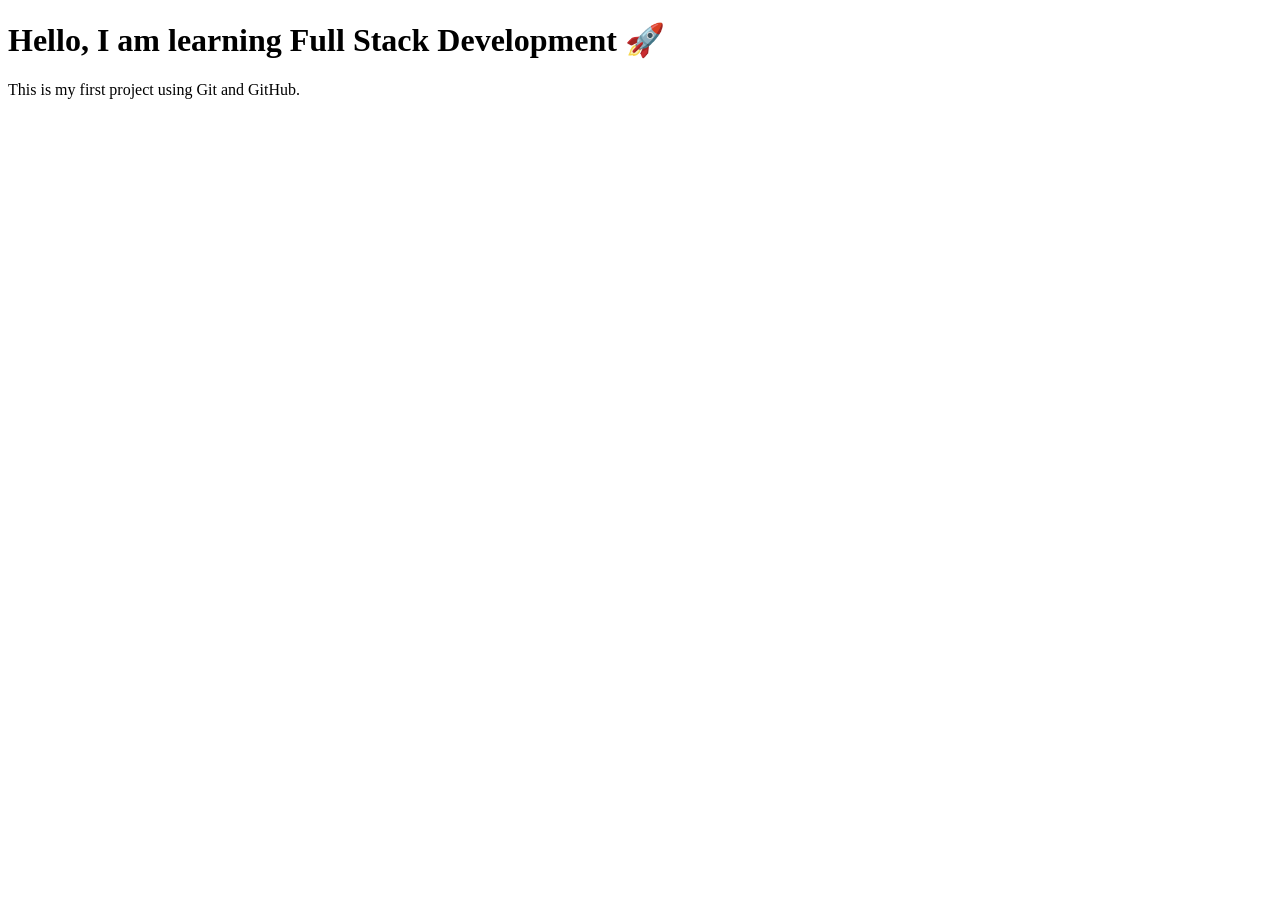
==== index.html @ 2328f905 "Add first HTML page" ====
<!DOCTYPE html>
<html>
<head>
    <title>My Full Stack Journey</title>
</head>

<body>

    <h1>Hello, I am learning Full Stack Development 🚀</h1>

    <p>This is my first project using Git and GitHub.</p>

</body>
</html>
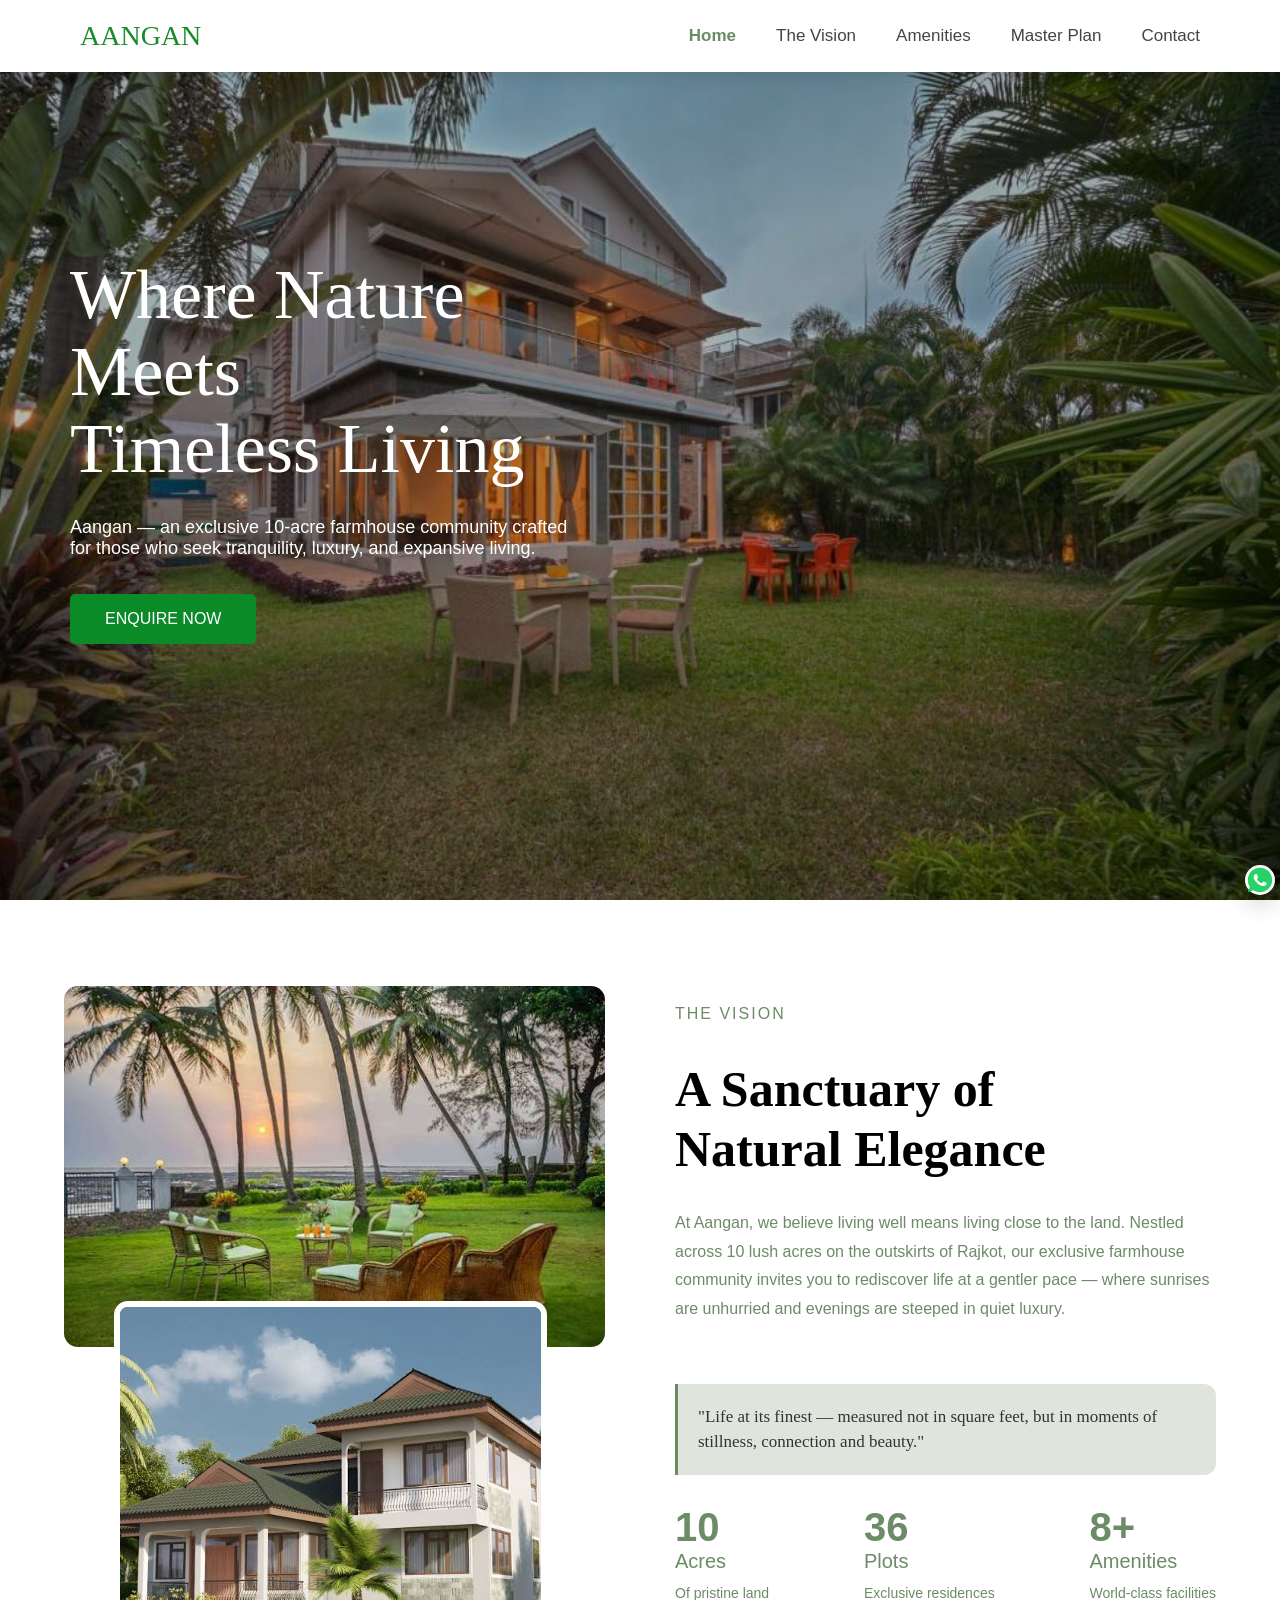
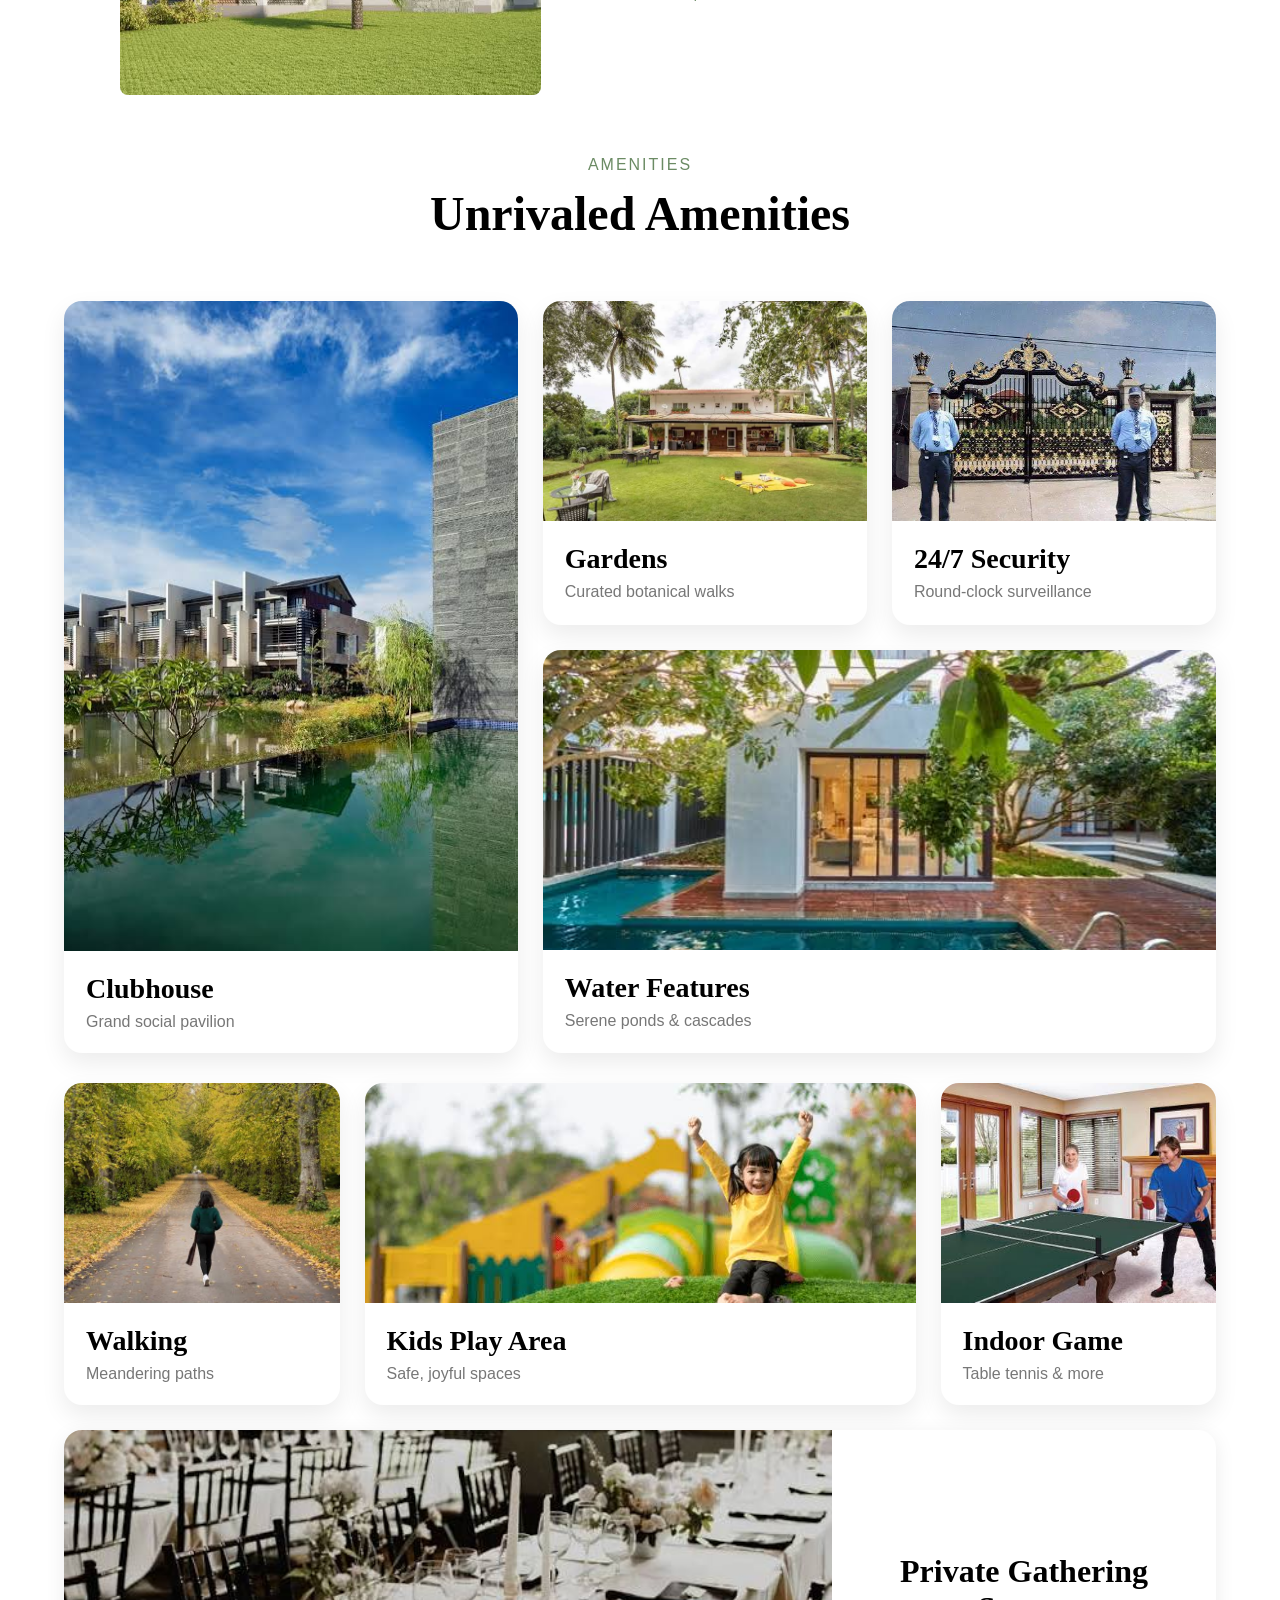
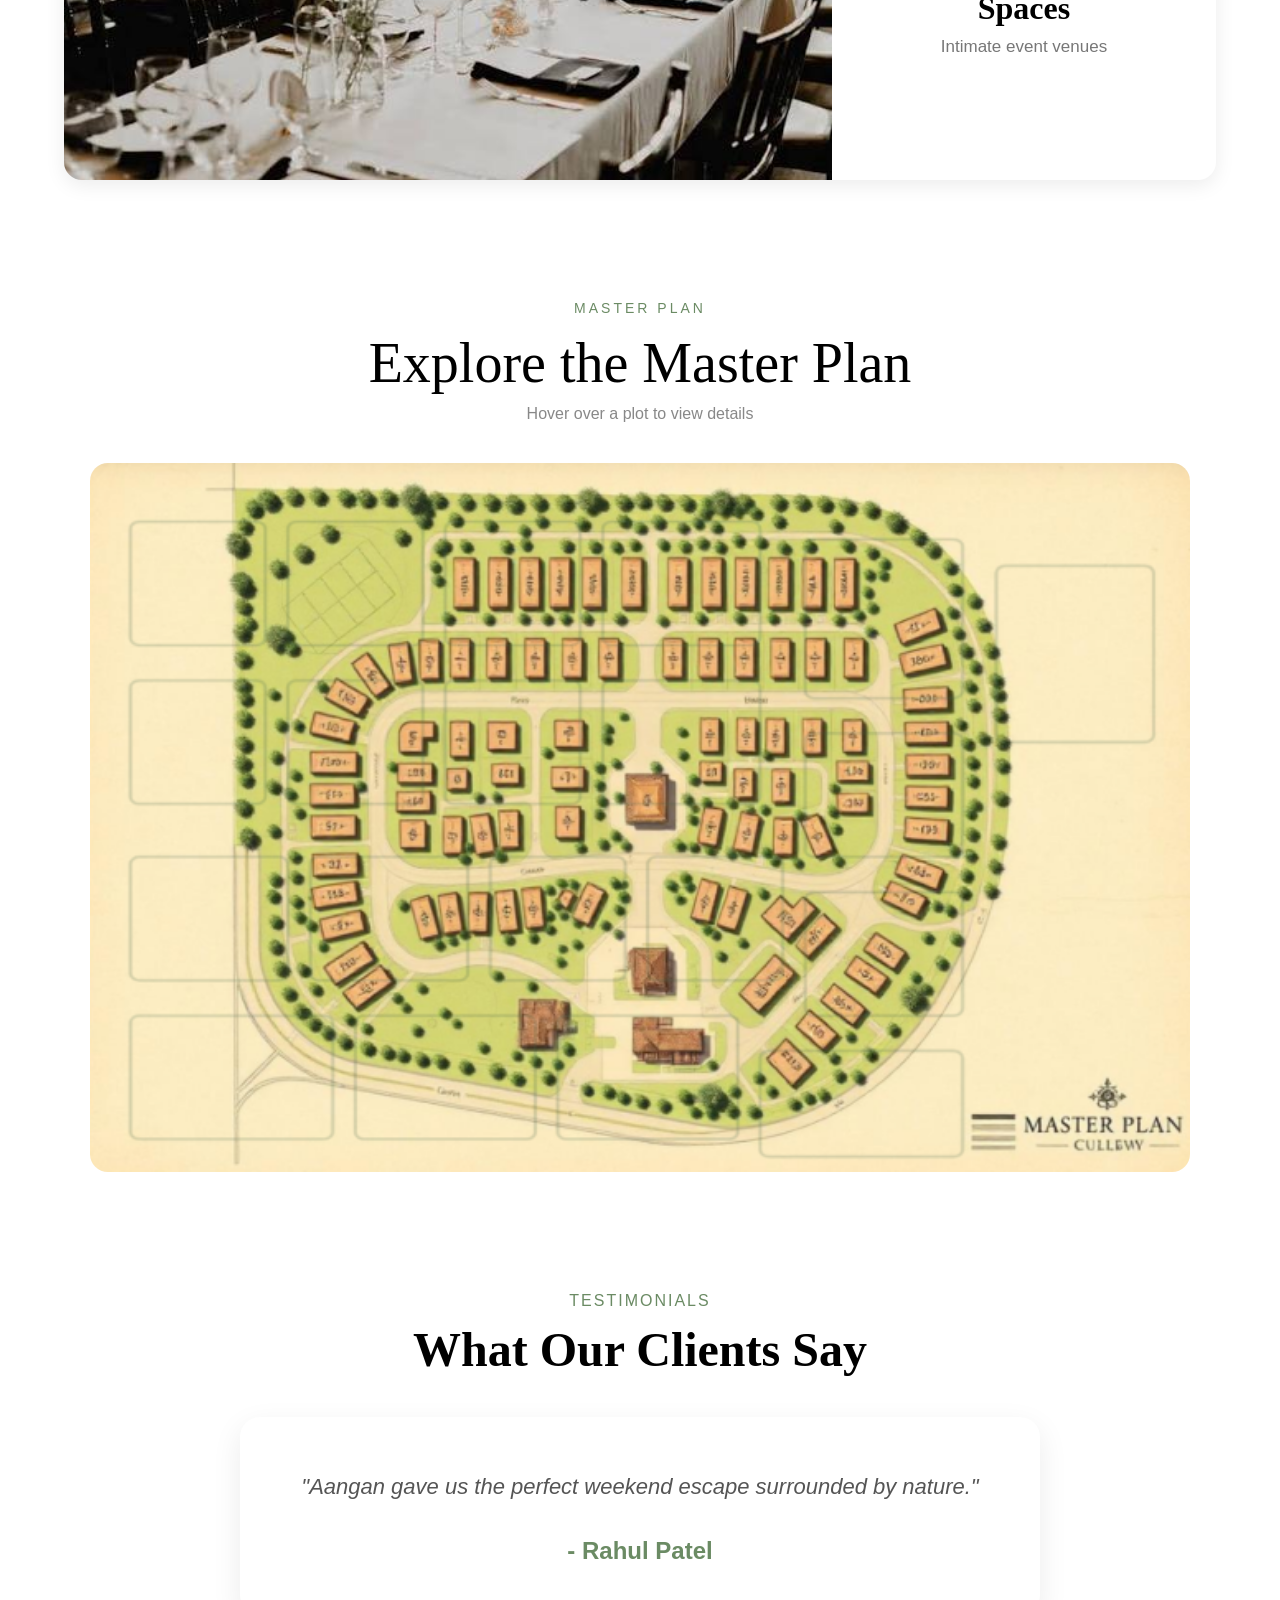
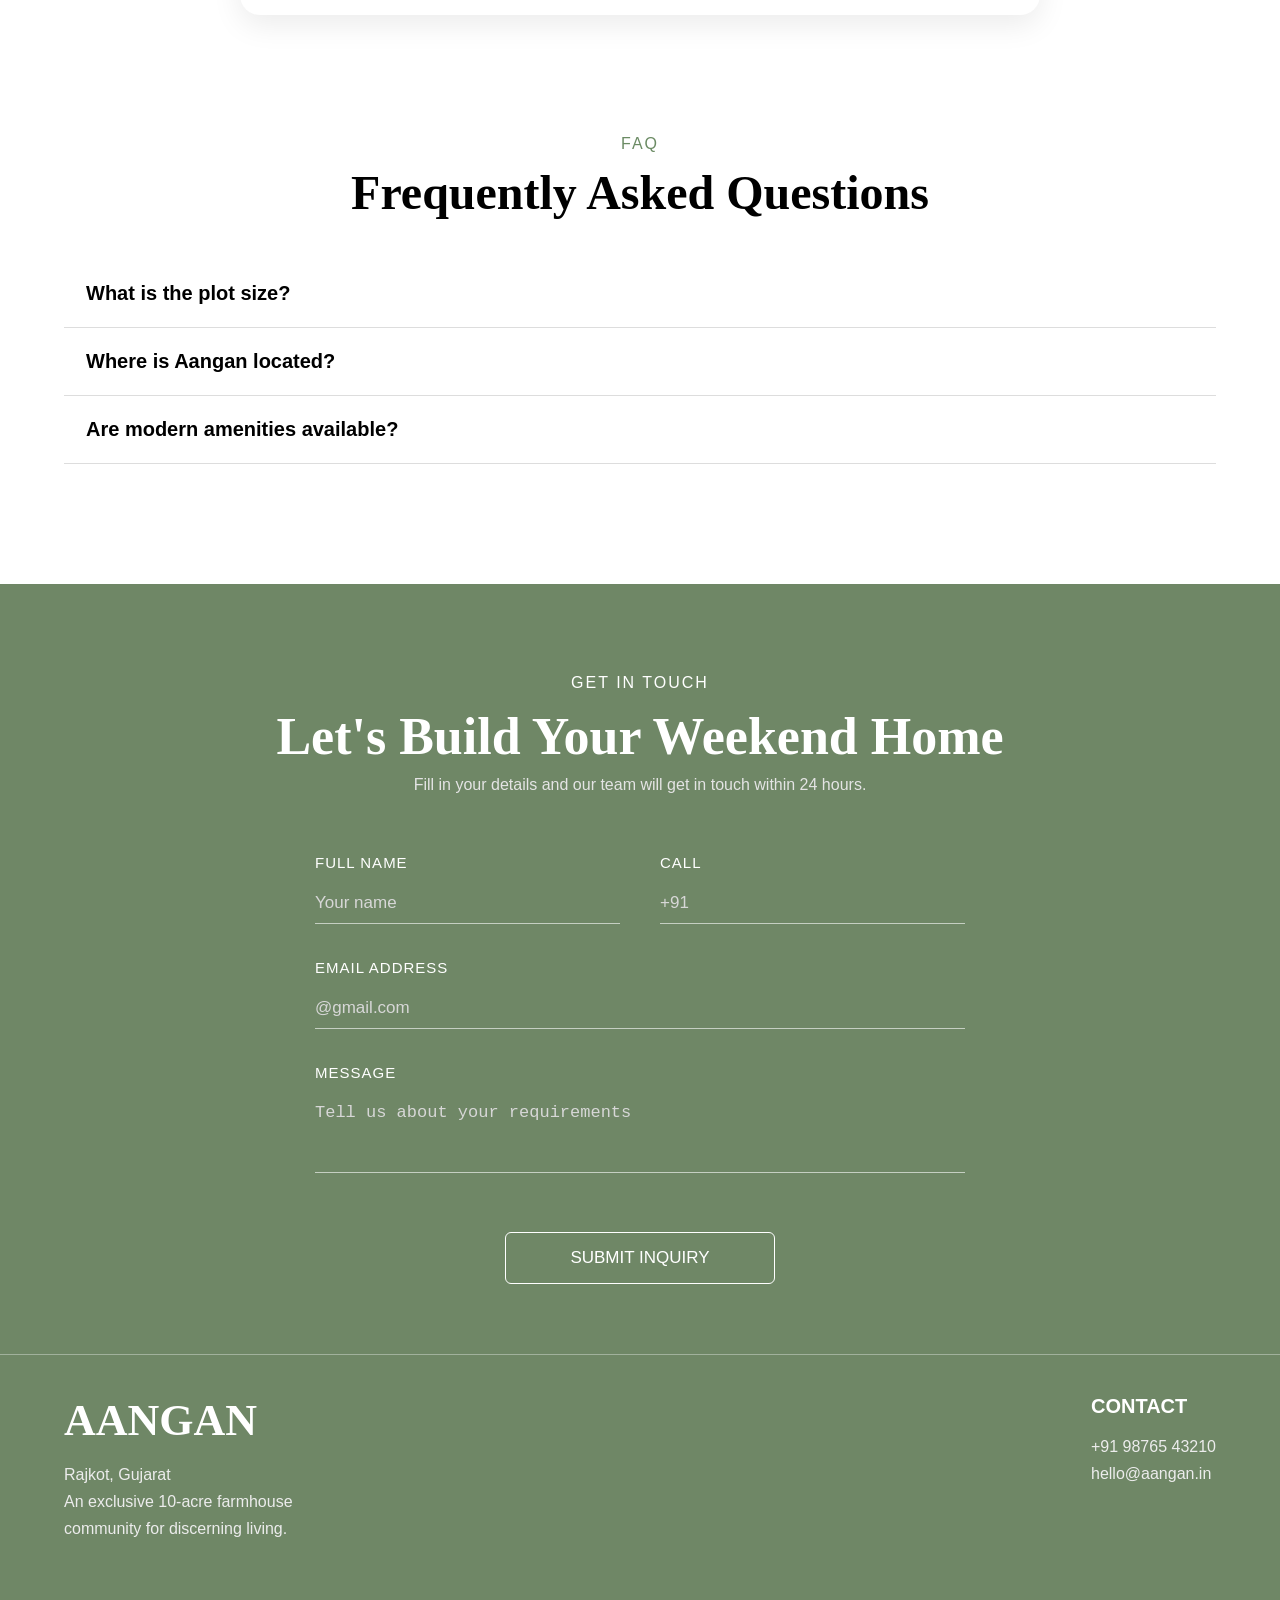
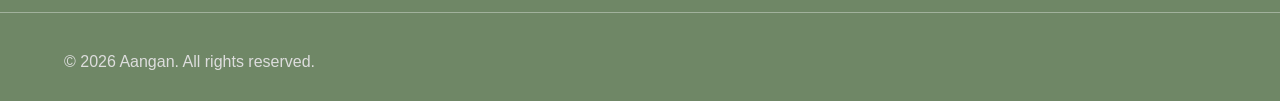
==== commit 54b9fe51: "Add Aangan website" ====
--- a/index.html
+++ b/index.html
@@ -1,14 +1,466 @@
 <!DOCTYPE html>
 <html>
 <head>
-    <title>My Full Stack Journey</title>
+<title>Aangan Luxury Farmhouse | Premium Farmhouse Plots in Rajkot</title>
+
+<meta name="description" content="Aangan Luxury Farmhouse offers premium farmhouse plots near Rajkot, Gujarat, surrounded by nature, luxury and world-class amenities.">
+
+<meta name="keywords" content="Aangan Luxury Farmhouse, luxury farmhouse Rajkot, farmhouse plots Rajkot, premium farmhouse plots, farmhouse near Rajkot">
+
+<meta name="robots" content="index, follow">
+
+<link rel="canonical" href="https://aangan-luxury-farmhouse.netlify.app/">
+<title>Aangan Luxury Farmhouse</title>
+<meta name="viewport" content="width=device-width, initial-scale=1.0">
+<link rel="stylesheet" href="style.css">
+
+<meta property="og:title" content="Aangan Luxury Farmhouse | Premium Farmhouse Plots in Rajkot">
+
+<meta property="og:description" content="An exclusive 10-acre farmhouse community near Rajkot, crafted for tranquility, luxury and expansive living.">
+
+<meta property="og:image" content="https://aangan-luxury-farmhouse.netlify.app/images/hero.jpg">
+
+<meta property="og:url" content="https://aangan-luxury-farmhouse.netlify.app/">
+
+<meta property="og:type" content="website">
+
+<meta name="twitter:card" content="summary_large_image">
+<meta name="twitter:title" content="Aangan Luxury Farmhouse | Premium Farmhouse Plots in Rajkot">
+<meta name="twitter:description" content="An exclusive 10-acre farmhouse community near Rajkot.">
+<meta name="twitter:image" content="https://aangan-luxury-farmhouse.netlify.app/images/hero.jpg">
 </head>
 
+
 <body>
 
-    <h1>Hello, I am learning Full Stack Development 🚀</h1>
-
-    <p>This is my first project using Git and GitHub.</p>
-
+<div id="loader">
+
+    <div class="loader-logo">AANGAN</div>
+
+    <div class="loader-line"></div>
+
+</div>
+<header>
+<div class="progress-bar" id="progressBar"></div>
+<nav>
+
+    <div class="logo">AANGAN</div>
+
+    <div class="menu-toggle" id="menuToggle">
+        ☰
+    </div>
+
+    <ul id="navMenu">
+        <li><a href="#home" class="nav-link">Home</a></li>
+        <li><a href="#vision" class="nav-link">The Vision</a></li>
+        <li><a href="#amenities" class="nav-link">Amenities</a></li>
+        <li><a href="#master-plan" class="nav-link">Master Plan</a></li>
+        <li><a href="#contact" class="nav-link">Contact</a></li>
+    </ul>
+
+</nav>
+<link rel="stylesheet"
+href="https://unpkg.com/aos@2.3.4/dist/aos.css">
+</header>
+
+
+
+<section id="home" class="hero">
+
+    <div class="content">
+
+        <h1>
+            Where Nature <br>
+            Meets <br>
+            Timeless Living
+        </h1>
+
+        <p>
+            Aangan — an exclusive 10-acre farmhouse community
+            crafted for those who seek tranquility, luxury, and expansive living.
+        </p>
+
+        <button class="cta">
+            ENQUIRE NOW
+        </button>
+
+    </div>
+
+</section>
+
+<!-- Vision Section -->
+
+<section id="vision" class="vision">
+
+    <!-- Left Images -->
+
+    <div class="vision-left">
+
+        <img src="images/home1.jpg" alt="Luxury Farmhouse" class="img1">
+
+        <img src="images/home2.jpg" alt="Outdoor Seating" class="img2">
+
+    </div>
+
+
+    <!-- Right Content -->
+
+    <div class="vision-right">
+
+     <p class="sub-title">THE VISION</p>
+
+        <h2>
+            A Sanctuary of <br>
+            Natural Elegance
+        </h2>
+
+        <p class="vision-text">
+            At Aangan, we believe living well means living close
+            to the land. Nestled across 10 lush acres on the
+            outskirts of Rajkot, our exclusive farmhouse
+            community invites you to rediscover life at a gentler
+            pace — where sunrises are unhurried and evenings
+            are steeped in quiet luxury.
+        </p>
+
+       <div class="quote-box">
+    "Life at its finest — measured not in square feet,
+    but in moments of stillness, connection and beauty."
+</div>
+
+        <div class="stats">
+
+            <div class="stat">
+
+                 <h3 class="counter" data-target="10">0</h3>
+
+                <span>Acres</span>
+
+                <p>Of pristine land</p>
+
+            </div>
+
+
+            <div class="stat">
+
+                  <h3 class="counter" data-target="36">0</h3>
+
+                <span>Plots</span>
+
+                <p>Exclusive residences</p>
+
+            </div>
+
+
+            <div class="stat">
+
+                  <h3 class="counter" data-target="8">0</h3>
+
+                <span>Amenities</span>
+
+                <p>World-class facilities</p>
+
+            </div>
+
+        </div>
+
+    </div>
+
+</section>
+
+
+<section id="amenities" class="amenities">
+    <p class="sub-title">AMENITIES</p>
+
+    <h2>Unrivaled Amenities</h2>
+
+    <div class="amenities-grid">
+
+        <!-- Left Big Card -->
+        <div class="card big">
+
+            <img src="images/clubhouse.jpg" alt="">
+<div class="hero-image" data-aos="zoom-in"></div>
+            <div class="card-content">
+                <h3>Clubhouse</h3>
+                <p>Grand social pavilion</p>
+            </div>
+
+        </div>
+
+
+        <!-- Gardens -->
+        <div class="card small">
+
+            <img src="images/garden.jpg" alt="">
+<div class="hero-image" data-aos="zoom-in"></div>
+            <div class="card-content">
+                <h3>Gardens</h3>
+                <p>Curated botanical walks</p>
+            </div>
+
+        </div>
+
+
+        <!-- Security -->
+        <div class="card small">
+
+            <img src="images/security.jpg" alt="">
+<div class="hero-image" data-aos="zoom-in"></div>
+            <div class="card-content">
+                <h3>24/7 Security</h3>
+                <p>Round-clock surveillance</p>
+            </div>
+
+        </div>
+
+
+        <!-- Bottom Wide -->
+        <div class="card wide">
+
+            <img src="images/water.jpg" alt="">
+<div class="hero-image" data-aos="zoom-in"></div>
+            <div class="card-content">
+                <h3>Water Features</h3>
+                <p>Serene ponds & cascades</p>
+            </div>
+
+        </div>
+
+    </div>
+
+    <div class="amenities-grid2">
+
+    <!-- Walking -->
+    <div class="card small">
+        <img src="images/walking.jpg" alt="">
+        <div class="hero-image" data-aos="zoom-in"></div>
+        <div class="card-content">
+            <h3>Walking</h3>
+            <p>Meandering paths</p>
+        </div>
+    </div>
+
+    <!-- Kids Play -->
+    <div class="card medium">
+        <img src="images/play.jpg" alt="">
+        <div class="hero-image" data-aos="zoom-in"></div>
+        <div class="card-content">
+            <h3>Kids Play Area</h3>
+            <p>Safe, joyful spaces</p>
+        </div>
+    </div>
+
+    <!-- Indoor -->
+    <div class="card small">
+        <img src="images/indoor.jpg" alt="">
+        <div class="hero-image" data-aos="zoom-in"></div>
+        <div class="card-content">
+            <h3>Indoor Game</h3>
+            <p>Table tennis & more</p>
+        </div>
+    </div>
+
+    <!-- Bottom Card -->
+   <div class="card gathering">
+
+    <img src="images/gathering.jpg" alt="">
+
+    <div class="gathering-text">
+        <h3>Private Gathering Spaces</h3>
+        <p>Intimate event venues</p>
+    </div>
+
+</div>
+</section>
+<section id="master-plan" class="master-plan">
+
+    <p class="sub-title">MASTER PLAN</p>
+
+    <h2>Explore the Master Plan</h2>
+
+    <p class="sub-text">
+        Hover over a plot to view details
+    </p>
+
+    <div class="plan-image">
+        <img src="images/master-plan.jpg" alt="">
+    </div>
+
+</section>
+<section class="testimonials">
+
+    <p class="sub-title">TESTIMONIALS</p>
+
+    <h2>What Our Clients Say</h2>
+
+    <div class="testimonial-box">
+
+        <p id="testimonialText">
+            "Aangan gave us the perfect weekend escape surrounded by nature."
+        </p>
+
+        <h3 id="testimonialName">
+            - Rahul Patel
+        </h3>
+
+    </div>
+
+</section>
+<section class="faq">
+
+    <p class="sub-title">FAQ</p>
+
+    <h2>Frequently Asked Questions</h2>
+
+    <div class="faq-item">
+
+        <button class="faq-question">
+            What is the plot size?
+        </button>
+
+        <div class="faq-answer">
+            <p>Plots are thoughtfully designed with spacious layouts and premium surroundings.</p>
+        </div>
+
+    </div>
+
+    <div class="faq-item">
+
+        <button class="faq-question">
+            Where is Aangan located?
+        </button>
+
+        <div class="faq-answer">
+            <p>Aangan is located near Rajkot in a peaceful natural environment.</p>
+        </div>
+
+    </div>
+
+    <div class="faq-item">
+
+        <button class="faq-question">
+            Are modern amenities available?
+        </button>
+
+        <div class="faq-answer">
+            <p>Yes, Aangan offers clubhouse, gardens, security, walking paths and many more amenities.</p>
+        </div>
+
+    </div>
+
+</section>
+<section id="contact" class="contact">
+
+
+    <p class="sub-title white">GET IN TOUCH</p>
+
+    <h2>Let's Build Your Weekend Home</h2>
+
+    <p class="contact-sub">
+        Fill in your details and our team will get in touch within 24 hours.
+    </p>
+
+    <form class="contact-form" id="contactForm">
+
+    <div class="row">
+
+        <div class="input-box">
+            <label>FULL NAME</label>
+            <input type="text" id="name" placeholder="Your name">
+        </div>
+
+        <div class="input-box">
+            <label>CALL</label>
+            <input type="text" id="phone" placeholder="+91">
+        </div>
+
+    </div>
+
+    <div class="input-box full">
+        <label>EMAIL ADDRESS</label>
+        <input type="email" id="email" placeholder="@gmail.com">
+    </div>
+
+    <div class="input-box full">
+        <label>MESSAGE</label>
+        <textarea id="message" placeholder="Tell us about your requirements"></textarea>
+    </div>
+
+    <button type="submit">SUBMIT INQUIRY</button>
+
+    <p id="formMessage"></p>
+
+</form>
+
+    <hr>
+
+    <div class="footer">
+
+        <div>
+
+            <h3>AANGAN</h3>
+
+            <p>
+                Rajkot, Gujarat<br>
+                An exclusive 10-acre farmhouse<br>
+                community for discerning living.
+            </p>
+
+        </div>
+
+        <div>
+
+            <h4>CONTACT</h4>
+
+            <p>
+                +91 98765 43210<br>
+                hello@aangan.in
+            </p>
+
+        </div>
+
+    </div>
+
+    <hr>
+
+    <p class="copyright">
+        © 2026 Aangan. All rights reserved.
+    </p>
+</section>
+<!-- Lightbox -->
+
+<div id="lightbox">
+
+    <span id="closeBtn">&times;</span>
+
+    <img id="lightboxImg" src="" alt="">
+
+</div>
+
+<button id="topBtn">↑</button>
+<a href="https://wa.me/919876543210" target="_blank" id="whatsappBtn">
+
+<svg xmlns="http://www.w3.org/2000/svg" viewBox="0 0 32 32">
+
+<path fill="#25D366" d="M16.003 3C8.82 3 3 8.82 3 16.003c0 2.55.75 5.03 2.17 7.15L3 29l5.98-2.11a12.95 12.95 0 0 0 7.02 2.06C23.18 28.95 29 23.13 29 15.95 29 8.82 23.18 3 16.003 3z"/>
+
+<path fill="#fff" d="M22.41 18.74c-.34-.17-2.01-.99-2.32-1.1-.31-.12-.54-.17-.77.17-.23.34-.88 1.1-1.08 1.32-.2.23-.4.25-.74.09-.34-.17-1.45-.53-2.76-1.68-1.02-.91-1.7-2.02-1.9-2.36-.2-.34-.02-.53.15-.7.15-.15.34-.4.51-.6.17-.2.23-.34.34-.57.11-.23.06-.43-.03-.6-.09-.17-.77-1.85-1.06-2.53-.28-.67-.57-.58-.77-.59h-.66c-.23 0-.6.09-.91.43-.31.34-1.2 1.17-1.2 2.85s1.23 3.3 1.4 3.53c.17.23 2.42 3.7 5.86 5.19.82.35 1.46.56 1.96.72.82.26 1.57.22 2.16.13.66-.1 2.01-.82 2.3-1.61.29-.8.29-1.48.2-1.62-.08-.14-.31-.23-.65-.4z"/>
+
+</svg>
+
+</a>
+
+<script src="script.js"></script>
+
+<script src="https://unpkg.com/aos@2.3.4/dist/aos.js"></script>
+
+<script>
+AOS.init({
+    duration: 1200,
+    once: true,
+    offset: 100
+});
+</script>
 </body>
 </html>
--- a/style.css
+++ b/style.css
@@ -0,0 +1,1475 @@
+*{
+margin:0;
+padding:0;
+box-sizing:border-box;
+}
+html{
+
+    scroll-behavior:smooth;
+
+}
+body{
+
+font-family:Arial, sans-serif;
+
+}
+
+
+
+nav{
+    display:flex;
+    justify-content:space-between;
+    align-items:center;
+
+    position:fixed;
+    top:0;
+    left:0;
+
+    width:100%;
+    padding:20px 80px;
+
+    background:white;
+
+    z-index:1000;
+
+    box-shadow:0 5px 15px rgba(0,0,0,.08);
+}
+
+
+.logo{
+
+font-size:28px;
+
+color:#1b8b2a;
+
+font-family:Georgia;
+
+}
+
+
+
+nav ul{
+
+display:flex;
+
+gap:40px;
+
+list-style:none;
+
+color:#777;
+
+}
+
+
+
+nav button{
+
+padding:10px 20px;
+
+background:white;
+
+border:1px solid #777;
+
+border-radius:5px;
+
+}
+
+
+
+
+.hero{
+    height:100vh;
+
+    background-image:
+        linear-gradient(rgba(0,0,0,.25), rgba(0,0,0,.25)),
+         url("images/hero.jpg");
+
+    background-size:cover;
+    background-position:center;
+    background-repeat:no-repeat;
+
+    display:flex;
+    align-items:center;
+
+    padding-left:70px;
+}
+
+.hero{
+    background-attachment: fixed;
+    background-size: cover;
+    background-position: center;
+}
+
+.content{
+
+color:white;
+
+max-width:600px;
+
+}
+
+
+
+.content h1{
+
+
+font-family:Georgia;
+
+font-size:70px;
+
+font-weight:400;
+
+line-height:1.1;
+
+
+}
+
+
+
+.content p{
+
+margin-top:30px;
+
+font-size:18px;
+
+width:500px;
+
+}
+
+
+
+.cta{
+
+
+margin-top:35px;
+
+padding:16px 35px;
+
+background:#0b8b28;
+
+color:white;
+
+border:none;
+
+font-size:16px;
+
+border-radius:5px;
+
+}
+
+.vision{
+    width:90%;
+    margin:100px auto;
+    display:flex;
+    gap:70px;
+    align-items:center;
+}
+
+.vision-left{
+    width:50%;
+    position:relative;
+    margin-top:-300px;
+}
+
+.img1{
+    width:100%;
+    border-radius:14px;
+}
+
+.img2{
+    width:80%;
+    height:400px;
+    object-fit:cover;
+    position:absolute;
+    left:50px;
+    bottom:-350px;
+    border-radius:14px;
+    border:6px solid #fff;
+}
+
+.vision-right{
+    width:50%;
+}
+
+.section-title{
+    color:#6B8B64 !important;
+}
+
+
+.vision-right h2{
+    font-size:50px;
+    font-family:Georgia, serif;
+    line-height:1.2;
+    margin-bottom:30px;
+}
+
+.vision-right p{
+    color:#6c8b67;
+    line-height:1.8;
+    margin-bottom:30px;
+}
+
+.quote-box{
+
+    display: inline-block;
+
+    max-width: 600px;
+
+    margin-top: 30px;
+
+    padding: 20px 20px;
+
+    background: #dfe5dd;
+
+    border-left: 3px solid #6B8B64;
+
+    border-radius: 0 12px 12px 0;
+
+    font-family: Georgia, serif;
+
+    font-size: 17px;
+
+    line-height: 1.5;
+
+    color: #333;
+
+}
+
+.stats{
+    display:flex;
+    justify-content:space-between;
+    margin-top:30px;
+}
+
+.stats h3{
+    font-size:40px;
+    color:#6c8b67;
+}
+
+.stats span{
+    font-size:20px;
+    color:#6c8b67;
+}
+
+.stats p{
+    margin-top:8px;
+    font-size:14px;
+}
+/* ===========================
+   AMENITIES
+=========================== */
+
+.amenities{
+    width:90%;
+    margin:120px auto;
+    text-align:center;
+}
+
+.sub-title{
+    color:#6B8B64;
+    font-size:16px;
+    letter-spacing:2px;
+    margin-bottom:12px;
+}
+
+.amenities h2{
+    font-size:48px;
+    font-family:Georgia, serif;
+    margin-bottom:60px;
+}
+
+/* ---------- FIRST GRID ---------- */
+
+.amenities-grid{
+    display:grid;
+    grid-template-columns:1.4fr 1fr 1fr;
+    gap:25px;
+}
+
+.big{
+    grid-row:span 2;
+}
+
+.wide{
+    grid-column:2 / 4;
+}
+
+/* ---------- SECOND GRID ---------- */
+
+.amenities-grid2{
+    display:grid;
+    grid-template-columns:1fr 2fr 1fr;
+    gap:25px;
+    margin-top:30px;
+}
+
+/* ---------- CARD ---------- */
+
+.card{
+    background:#fff;
+    border-radius:18px;
+    overflow:hidden;
+    box-shadow:0 10px 25px rgba(0,0,0,.08);
+    transition:.35s;
+}
+
+.card:hover{
+    transform:translateY(-8px);
+}
+
+.card img{
+    width:100%;
+    display:block;
+    object-fit:cover;
+    transition:.6s;
+}
+
+.card:hover img{
+    transform:scale(1.08);
+}
+
+/* ---------- IMAGE HEIGHT ---------- */
+
+.big img{
+    height:650px;
+}
+
+.small img{
+    height:220px;
+}
+
+.medium img{
+    height:220px;
+}
+
+.wide img{
+    height:300px;
+}
+
+/* ---------- TEXT ---------- */
+
+.card-content{
+    padding:22px;
+    text-align:left;
+}
+
+.card-content h3{
+    font-family:Georgia, serif;
+    font-size:28px;
+    margin-bottom:8px;
+}
+
+.card-content p{
+    color:#777;
+    font-size:16px;
+}
+
+/* ---------- GATHERING ---------- */
+
+.gathering{
+    grid-column: 1 / 4;
+
+    display: grid;
+    grid-template-columns: 2fr 1fr;
+
+    background: #fff;
+    border-radius: 18px;
+    overflow: hidden;
+    box-shadow: 0 5px 20px rgba(0,0,0,.08);
+
+    align-items: center;
+}
+
+.gathering img{
+    width: 100%;
+    height: 350px;
+    object-fit: cover;
+    display: block;
+}
+
+.gathering-text{
+    padding: 40px;
+    display: flex;
+    flex-direction: column;
+    justify-content: center;
+}
+
+.gathering-text h3{
+    font-size: 32px;
+    font-family: Georgia, serif;
+    margin-bottom: 10px;
+}
+
+.gathering-text p{
+    color: #777;
+    font-size: 17px;
+}
+.master-plan{
+    width: 90%;
+    max-width: 1100px;
+    margin: 120px auto;
+    text-align: center;
+}
+
+.master-plan .sub-title{
+    font-size: 14px;
+    letter-spacing: 3px;
+    color: #6B8B64;
+    margin-bottom: 15px;
+}
+
+.master-plan h2{
+    font-family: Georgia, serif;
+    font-size: 56px;
+    font-weight: 400;
+    margin-bottom: 10px;
+}
+
+.sub-text{
+    font-size: 16px;
+    color: #888;
+    margin-bottom: 40px;
+}
+
+.plan-image{
+    width: 100%;
+    border-radius: 18px;
+    overflow: hidden;
+}
+
+.plan-image img{
+    width: 100%;
+    height: auto;
+    display: block;
+}
+.contact{
+
+    background:#6F8766;
+
+    padding:90px 0 30px;
+
+    color:white;
+
+    text-align:center;
+
+}
+
+.white{
+
+    color:white;
+
+}
+
+.contact h2{
+
+    font-family:Georgia,serif;
+
+    font-size:52px;
+
+    margin-top:15px;
+
+}
+
+.contact-sub{
+
+    color:#e4e4e4;
+
+    margin-top:10px;
+
+    margin-bottom:60px;
+
+}
+
+.contact-form{
+
+    width:650px;
+
+    margin:auto;
+
+}
+
+.row{
+
+    display:flex;
+
+    gap:40px;
+
+}
+
+.input-box{
+
+    flex:1;
+
+    text-align:left;
+
+    margin-bottom:35px;
+
+}
+
+.input-box label{
+
+    display:block;
+
+    margin-bottom:12px;
+
+    font-size:15px;
+
+    letter-spacing:1px;
+
+}
+
+.input-box input,
+
+.input-box textarea{
+
+    width:100%;
+
+    background:transparent;
+
+    border:none;
+
+    border-bottom:1px solid rgba(255,255,255,.6);
+
+    color:white;
+
+    padding:10px 0;
+
+    font-size:17px;
+
+    outline:none;
+
+}
+
+.input-box input::placeholder,
+
+.input-box textarea::placeholder{
+
+    color:#d7d7d7;
+
+}
+
+textarea{
+
+    height:80px;
+
+    resize:none;
+
+}
+
+.contact button{
+
+    margin-top:20px;
+
+    width:270px;
+
+    height:52px;
+
+    border:1px solid white;
+
+    background:transparent;
+
+    color:white;
+
+    font-size:17px;
+
+    border-radius:6px;
+
+    cursor:pointer;
+
+    transition:.3s;
+
+}
+
+.contact button:hover{
+
+    background:white;
+
+    color:#6F8766;
+
+}
+
+.contact hr{
+
+    margin:70px 0 40px;
+
+    border:none;
+
+    border-top:1px solid rgba(255,255,255,.35);
+
+}
+
+.footer{
+
+    width:90%;
+
+    margin:auto;
+
+    display:flex;
+
+    justify-content:space-between;
+
+    text-align:left;
+
+}
+
+.footer h3{
+
+    font-family:Georgia,serif;
+
+    font-size:44px;
+
+    margin-bottom:15px;
+
+}
+
+.footer h4{
+
+    font-size:20px;
+
+    margin-bottom:15px;
+
+}
+
+.footer p{
+
+    color:#ececec;
+
+    line-height:1.7;
+
+}
+
+.copyright{
+
+    width:90%;
+
+    margin:auto;
+
+    text-align:left;
+
+    color:#ddd;
+
+}
+button{
+
+transition:.4s;
+
+}
+
+button:hover{
+
+transform:translateY(-5px);
+
+box-shadow:0 15px 25px rgba(0,0,0,.2);
+
+}
+.card{
+
+overflow:hidden;
+
+}
+
+.card img{
+
+transition:.6s;
+
+}
+
+.card:hover img{
+
+transform:scale(1.08);
+
+}
+nav{
+
+animation:nav 1s ease;
+
+}
+
+@keyframes nav{
+
+from{
+
+opacity:0;
+
+transform:translateY(-50px);
+
+}
+
+to{
+
+opacity:1;
+
+transform:translateY(0);
+
+}
+
+}
+.content h1{
+
+animation:title 1.2s ease;
+
+}
+
+@keyframes title{
+
+from{
+
+opacity:0;
+
+transform:translateX(-80px);
+
+}
+
+to{
+
+opacity:1;
+
+transform:translateX(0);
+
+}
+
+}
+nav ul li{
+
+    cursor:pointer;
+    transition:.3s;
+
+}
+
+nav ul li:hover{
+
+    color:#6B8B64;
+
+}
+nav button{
+
+    transition:.3s;
+
+}
+
+nav button:hover{
+
+    background:#6B8B64;
+    color:white;
+
+}
+nav ul{
+
+    display:flex;
+    gap:40px;
+    list-style:none;
+
+}
+
+nav ul li a{
+
+    text-decoration:none;
+    color:#444;
+    font-size:17px;
+    transition:.3s;
+
+}
+
+nav ul li a:hover{
+
+    color:#6B8B64;
+
+}
+.img1,
+.img2{
+    transition:0.6s ease;
+    cursor:pointer;
+}
+
+.img1:hover{
+    transform:scale(1.05);
+}
+
+.img2:hover{
+    transform:scale(1.05);
+}
+
+.img1,
+.img2{
+    transition:0.6s ease;
+}
+
+.img1:hover,
+.img2:hover{
+    transform:scale(1.08);
+}
+.counter{
+
+    font-size:48px;
+
+    color:#6B8B64;
+
+    font-weight:bold;
+
+    transition:0.3s;
+
+}
+.nav-link{
+
+    color:#444;
+    text-decoration:none;
+    transition:.3s;
+
+}
+
+.nav-link.active{
+
+    color:#6B8B64;
+    font-weight:bold;
+
+}
+.progress-bar{
+
+    position:fixed;
+
+    top:0;
+
+    left:0;
+
+    width:0%;
+
+    height:4px;
+
+    background:#1B8B2A;
+
+    z-index:9999;
+
+    transition:width .1s linear;
+
+}
+.menu-toggle{
+
+    display:none;
+    font-size:30px;
+    cursor:pointer;
+
+}
+/* =======================
+   LOADER
+======================= */
+
+#loader{
+
+    position:fixed;
+
+    top:0;
+    left:0;
+
+    width:100%;
+    height:100vh;
+
+    background:#f8f8f5;
+
+    display:flex;
+    flex-direction:column;
+    justify-content:center;
+    align-items:center;
+
+    z-index:99999;
+
+    transition:opacity .8s;
+
+}
+
+.loader-logo{
+
+    font-size:48px;
+    font-family:Georgia, serif;
+    color:#6B8B64;
+    margin-bottom:25px;
+
+}
+
+.loader-line{
+
+    width:0;
+
+    height:4px;
+
+    background:#6B8B64;
+
+    animation:loading 2s forwards;
+
+}
+
+@keyframes loading{
+
+    from{
+
+        width:0;
+
+    }
+
+    to{
+
+        width:220px;
+
+    }
+
+}
+#topBtn{
+    position: fixed;
+    right: 30px;
+    bottom: 30px;
+    width: 55px;
+    height: 55px;
+    border: none;
+    border-radius: 50%;
+    background: #6B8B64;
+    color: white;
+    font-size: 24px;
+    cursor: pointer;
+    display: none;
+    z-index: 9999;
+}
+
+#topBtn:hover{
+
+    transform:translateY(-5px);
+
+    background:#587452;
+
+}
+@media (max-width: 768px){
+
+    nav{
+        padding: 20px;
+    }
+
+    .menu-toggle{
+        display: block;
+        font-size: 30px;
+        cursor: pointer;
+    }
+
+    #navMenu{
+        display: none;
+        flex-direction: column;
+        position: absolute;
+        top: 80px;
+        left: 0;
+        width: 100%;
+        background: white;
+        padding: 20px 0;
+        box-shadow: 0 5px 15px rgba(0,0,0,.1);
+    }
+
+    #navMenu.active{
+        display: flex;
+    }
+
+    #navMenu li{
+        text-align: center;
+        margin: 15px 0;
+    }
+.hero{
+    height:auto;
+    min-height:100vh;
+    padding:120px 25px 60px;
+    justify-content:center;
+    text-align:center;
+}
+
+.content{
+    max-width:100%;
+}
+
+.content h1{
+    font-size:42px;
+    line-height:1.2;
+}
+
+.content p{
+    width:100%;
+    font-size:17px;
+    margin:25px auto;
+}
+
+.cta{
+    margin:30px auto 0;
+    display:inline-block;
+}
+.vision{
+    flex-direction:column;
+    gap:40px;
+    margin:80px auto;
+}
+
+.vision-left,
+.vision-right{
+    width:100%;
+}
+
+.vision-left{
+    margin-top:0;
+}
+
+.img1{
+    width:100%;
+}
+
+.img2{
+    position:static;
+    width:85%;
+    height:220px;
+    margin:-70px auto 0;
+    display:block;
+}
+
+.vision-right{
+    text-align:center;
+}
+
+.vision-right h2{
+    font-size:36px;
+}
+
+.vision-right p{
+    font-size:16px;
+}
+
+.stats{
+    display:flex;
+    justify-content:space-between;
+    align-items:center;
+    gap:40px;
+    margin-top:30px;
+}
+
+.stat{
+    text-align:center;
+    flex:1;
+}
+/* =========================
+   AMENITIES MOBILE
+========================= */
+
+.amenities{
+    margin:80px auto;
+}
+
+.amenities h2{
+    font-size:36px;
+    margin-bottom:40px;
+}
+
+.amenities-grid,
+.amenities-grid2{
+    display:flex;
+    flex-direction:column;
+    gap:20px;
+}
+
+.big,
+.wide,
+.gathering{
+    grid-column:auto;
+    grid-row:auto;
+}
+
+.big img,
+.small img,
+.medium img,
+.wide img,
+.gathering img{
+    width:100%;
+    height:250px;
+    object-fit:cover;
+}
+
+.gathering{
+    display:flex;
+    flex-direction:column;
+}
+
+.gathering-text{
+    padding:25px;
+    text-align:center;
+}
+
+.gathering-text h3{
+    font-size:28px;
+}
+
+.card-content{
+    text-align:center;
+}
+/* =========================
+   MASTER PLAN MOBILE
+========================= */
+
+.master-plan{
+    margin:80px auto;
+    width:90%;
+}
+
+.master-plan h2{
+    font-size:34px;
+}
+
+.sub-text{
+    font-size:15px;
+    margin-bottom:30px;
+}
+
+.plan-image img{
+    height:auto;
+}
+
+/* =========================
+   CONTACT MOBILE
+========================= */
+
+.contact{
+    padding:70px 20px 30px;
+}
+
+.contact h2{
+    font-size:34px;
+    line-height:1.3;
+}
+
+.contact-sub{
+    font-size:16px;
+    margin-bottom:40px;
+}
+
+.contact-form{
+    width:100%;
+}
+
+.row{
+    flex-direction:column;
+    gap:0;
+}
+
+.input-box{
+    width:100%;
+}
+
+.contact button{
+    width:100%;
+}
+
+.footer{
+    flex-direction:column;
+    gap:35px;
+    text-align:center;
+}
+
+.footer h3{
+    font-size:36px;
+}
+
+.footer p{
+    text-align:center;
+}
+
+.copyright{
+    text-align:center;
+}
+}
+/* =========================
+   LIGHTBOX
+========================= */
+
+#lightbox{
+
+    position:fixed;
+
+    top:0;
+    left:0;
+
+    width:100%;
+    height:100vh;
+
+    background:rgba(0,0,0,.9);
+
+    display:none;
+
+    justify-content:center;
+    align-items:center;
+
+    z-index:99999;
+
+}
+
+#lightbox img{
+
+    width:80%;
+    max-width:1000px;
+
+    max-height:85vh;
+
+    object-fit:contain;
+
+    border-radius:15px;
+
+    animation:zoom .35s ease;
+
+}
+
+#closeBtn{
+
+    position:absolute;
+
+    top:25px;
+    right:45px;
+
+    color:white;
+
+    font-size:55px;
+
+    cursor:pointer;
+
+}
+
+@keyframes zoom{
+
+    from{
+
+        transform:scale(.7);
+        opacity:0;
+
+    }
+
+    to{
+
+        transform:scale(1);
+        opacity:1;
+
+    }
+
+}
+.testimonials{
+
+    width:90%;
+    margin:120px auto;
+    text-align:center;
+
+}
+
+.testimonials h2{
+
+    font-size:48px;
+    font-family:Georgia, serif;
+    margin-bottom:40px;
+
+}
+
+.testimonial-box{
+
+    max-width:800px;
+    margin:auto;
+
+    background:#fff;
+
+    padding:50px;
+
+    border-radius:20px;
+
+    box-shadow:0 10px 30px rgba(0,0,0,.08);
+
+}
+
+#testimonialText{
+
+    font-size:22px;
+    line-height:1.8;
+    color:#555;
+    font-style:italic;
+
+}
+
+#testimonialName{
+
+    margin-top:30px;
+
+    color:#6B8B64;
+
+    font-size:24px;
+
+}
+.faq{
+
+    width:90%;
+    margin:120px auto;
+
+}
+.faq p.sub-title{
+    text-align:center;
+}
+.faq h2{
+
+    text-align:center;
+    font-size:48px;
+    font-family:Georgia, serif;
+    margin-bottom:40px;
+
+}
+
+.faq-item{
+
+    border-bottom:1px solid #ddd;
+
+}
+
+.faq-question{
+
+    width:100%;
+    padding:22px;
+
+    border:none;
+    background:white;
+
+    font-size:20px;
+    font-weight:bold;
+
+    text-align:left;
+
+    cursor:pointer;
+
+}
+
+.faq-answer{
+
+    max-height:0;
+    overflow:hidden;
+    transition:.4s;
+
+}
+
+.faq-answer p{
+
+    padding:0 22px 22px;
+    color:#666;
+
+}
+#whatsappBtn{
+    position: fixed;
+    right: 5px;
+    bottom: 5px;
+    width: 30px;
+    height: 30px;
+    border-radius: 100%;
+    background: #fff;
+    display: flex;
+    justify-content: center;
+    align-items: center;
+    box-shadow: 0 10px 25px rgba(0,0,0,.18);
+    transition: .3s;
+    z-index: 9999;
+}
+.card{
+
+    position:relative;
+
+}
+
+.card::before{
+
+    content:"";
+
+    position:absolute;
+
+    top:0;
+
+    left:-120%;
+
+    width:70%;
+
+    height:100%;
+
+    background:linear-gradient(
+        120deg,
+        transparent,
+        rgba(255,255,255,.35),
+        transparent
+    );
+
+    transform:skewX(-25deg);
+
+    transition:.8s;
+
+}
+
+.card:hover::before{
+
+    left:1500%;
+
+}
+.card{
+    position: relative;
+    overflow: hidden;
+}
+
+.card::after{
+
+    content: "";
+
+    position: absolute;
+
+    width: 250px;
+    height: 250px;
+
+    background: radial-gradient(
+        circle,
+        rgba(107,139,100,.28) 0%,
+        transparent 70%
+    );
+
+    left: var(--x);
+    top: var(--y);
+
+    transform: translate(-50%, -50%);
+
+    opacity: 0;
+
+    transition: opacity .3s;
+
+    pointer-events: none;
+
+}
+.card:hover::after{
+
+    opacity: 1;
+
+}
+.word-animation span{
+
+    display:inline-block;
+
+    opacity:0;
+
+    transform:translateY(35px);
+
+    animation:wordFade .6s forwards;
+
+    margin-right:10px;
+
+}
+
+@keyframes wordFade{
+
+    from{
+
+        opacity:0;
+
+        transform:translateY(35px);
+
+    }
+
+    to{
+
+        opacity:1;
+
+        transform:translateY(0);
+
+    }
+
+}
